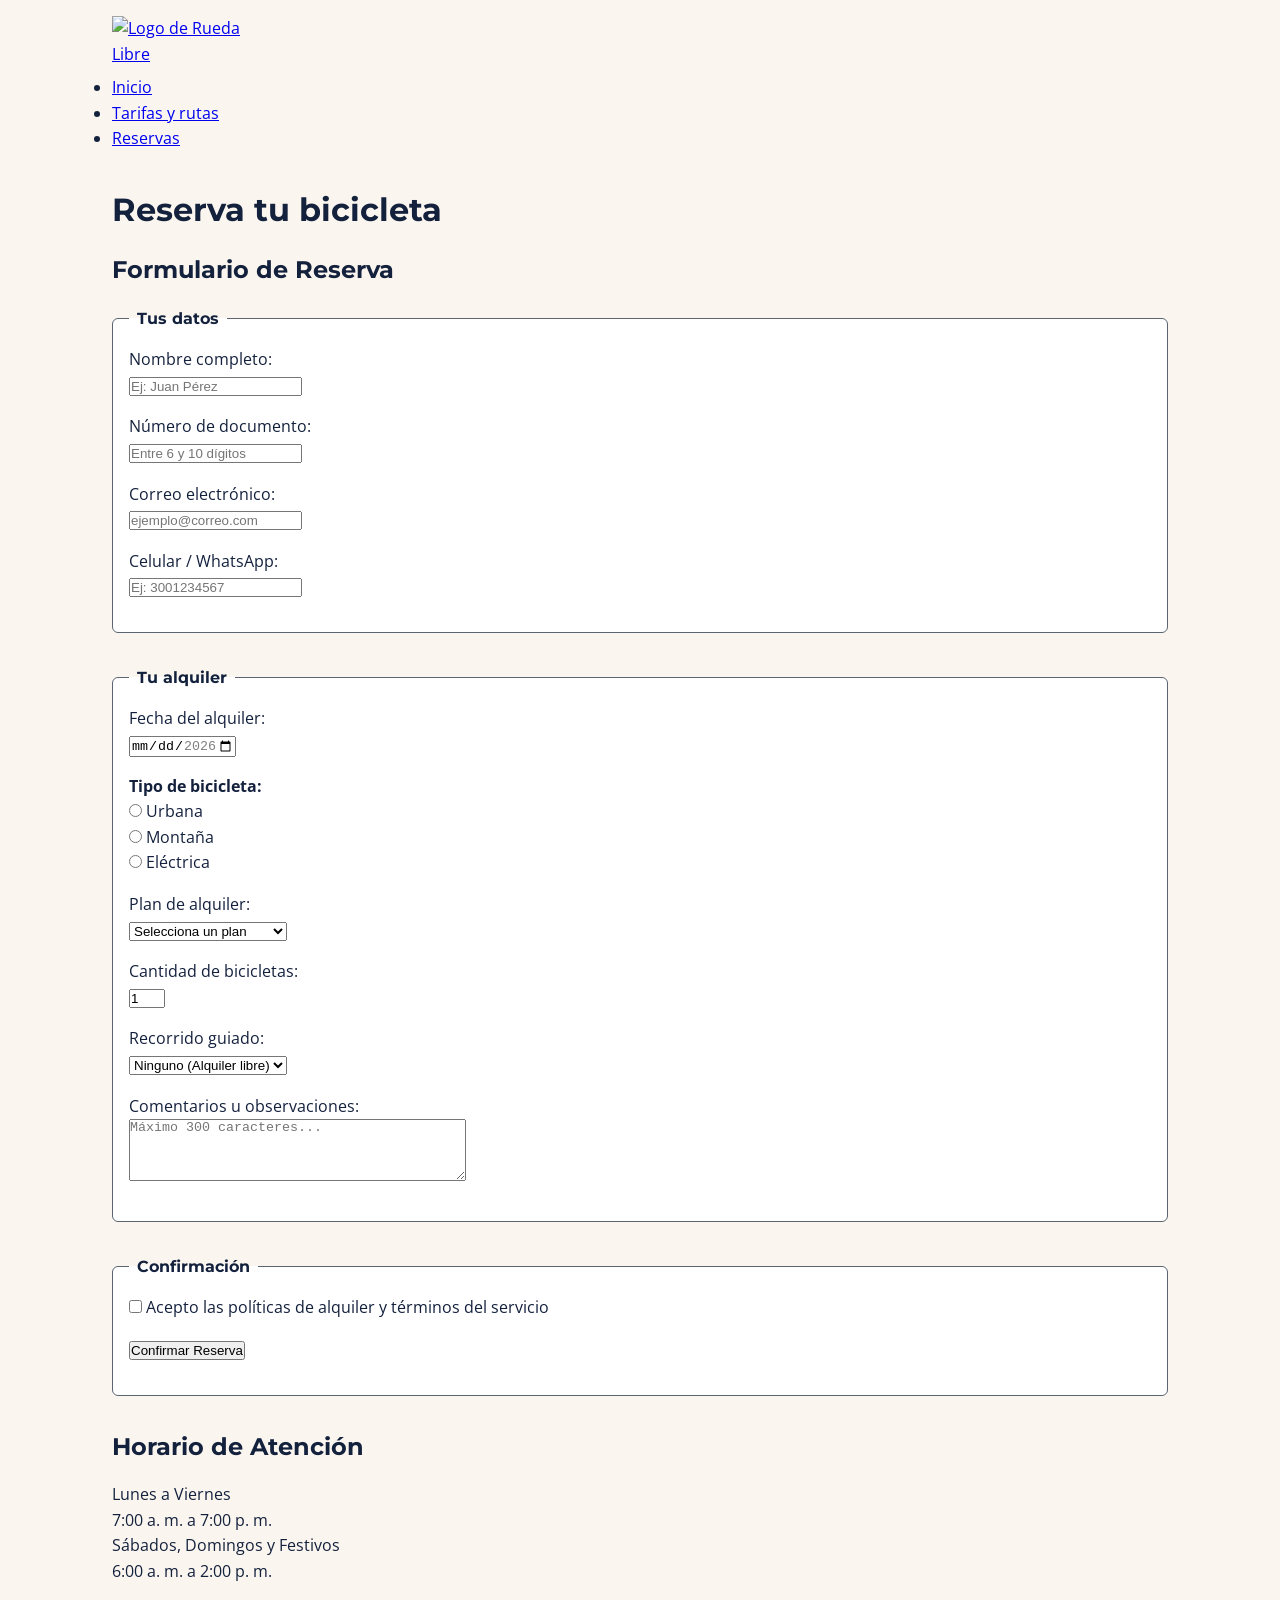
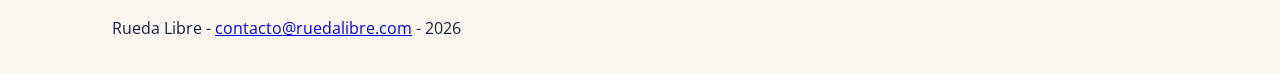
==== paginas/reservas.html @ 8014fd46 "cambios y archivos nuevos" ====
<!DOCTYPE html>
<html lang="es">
<head>
    <meta charset="UTF-8">
    <meta name="viewport" content="width=device-width, initial-scale=1.0">
    <title>Rueda Libre | Reservas</title>

    <!-- Google Fonts Preconnect -->
    <link rel="preconnect" href="https://fonts.googleapis.com">
    <link rel="preconnect" href="https://fonts.gstatic.com" crossorigin>
    <link href="https://fonts.googleapis.com/css2?family=Montserrat:wght@700&family=Open+Sans:wght@400;600&display=swap" rel="stylesheet">

    <!-- Hoja de Estilos Externa -->
    <link rel="stylesheet" href="../css/styles.css">
</head>
<body>

    <!-- Encabezado y Navegación Principal -->
    <header>
        <a href="../index.html">
            <img src="../img/logo-rueda-libre.png" alt="Logo de Rueda Libre" id="logo">
        </a>
        <nav aria-label="Navegación principal">
            <ul id="menu"></ul>
            <ul>
                <li><a href="../index.html">Inicio</a></li>
                <li><a href="tarifas.html">Tarifas y rutas</a></li>
                <li><a href="reservas.html">Reservas</a></li>
            </ul>
        </nav>
    </header>

    <!-- Contenido Principal -->
    <main>
        <h1>Reserva tu bicicleta</h1>
        
        <!-- Sección Formulario de Reserva -->
        <section>
            <h2>Formulario de Reserva</h2>
            
            <form action="https://formspree.io/f/example" method="post">
                
                <!-- Grupo 1: Datos Personales -->
                <fieldset>
                    <legend>Tus datos</legend>
                    
                    <p>
                        <label for="nombre">Nombre completo:</label><br>
                        <input type="text" id="nombre" name="nombre_completo" minlength="3" required placeholder="Ej: Juan Pérez">
                    </p>

                    <p>
                        <label for="documento">Número de documento:</label><br>
                        <input type="text" id="documento" name="numero_documento" pattern="[0-9]{6,10}" required placeholder="Entre 6 y 10 dígitos" title="Ingresa solo números, entre 6 y 10 dígitos">
                    </p>

                    <p>
                        <label for="correo">Correo electrónico:</label><br>
                        <input type="email" id="correo" name="correo_electronico" required placeholder="ejemplo@correo.com">
                    </p>

                    <p>
                        <label for="celular">Celular / WhatsApp:</label><br>
                        <input type="tel" id="celular" name="telefono_celular" pattern="3[0-9]{9}" required placeholder="Ej: 3001234567" title="Debe ser un número de 10 dígitos que empiece por 3">
                    </p>
                </fieldset>

                <!-- Grupo 2: Detalles del Alquiler -->
                <fieldset>
                    <legend>Tu alquiler</legend>

                    <p>
                        <label for="fecha">Fecha del alquiler:</label><br>
                        <input type="date" id="fecha" name="fecha_alquiler" min="2026-11-01" max="2026-12-31" required>
                    </p>

                    <p>
                        <strong>Tipo de bicicleta:</strong><br>
                        <input type="radio" id="bici-urbana" name="tipo_bicicleta" value="urbana" required>
                        <label for="bici-urbana">Urbana</label><br>

                        <input type="radio" id="bici-montana" name="tipo_bicicleta" value="montana">
                        <label for="bici-montana">Montaña</label><br>

                        <input type="radio" id="bici-electrica" name="tipo_bicicleta" value="electrica">
                        <label for="bici-electrica">Eléctrica</label>
                    </p>

                    <p>
                        <label for="plan">Plan de alquiler:</label><br>
                        <select id="plan" name="plan_alquiler" required>
                            <option value="" disabled selected>Selecciona un plan</option>
                            <option value="1_hora">1 hora</option>
                            <option value="medio_dia">Medio día (4 horas)</option>
                            <option value="dia_completo">Día completo (8 horas)</option>
                        </select>
                    </p>

                    <p>
                        <label for="cantidad">Cantidad de bicicletas:</label><br>
                        <input type="number" id="cantidad" name="cantidad_bicicletas" min="1" max="6" value="1" required>
                    </p>

                    <p>
                        <label for="recorrido">Recorrido guiado:</label><br>
                        <select id="recorrido" name="recorrido_guiado">
                            <option value="ninguno">Ninguno (Alquiler libre)</option>
                            <option value="centro_historico">Centro Histórico</option>
                            <option value="reto_las_palmas">Reto Las Palmas</option>
                            <option value="vuelta_al_valle">Vuelta al Valle</option>
                        </select>
                    </p>

                    <p>
                        <label for="comentarios">Comentarios u observaciones:</label><br>
                        <textarea id="comentarios" name="comentarios_adicionales" rows="4" cols="40" maxlength="300" placeholder="Máximo 300 caracteres..."></textarea>
                    </p>
                </fieldset>

                <!-- Grupo 3: Confirmación y Políticas -->
                <fieldset>
                    <legend>Confirmación</legend>

                    <p>
                        <input type="checkbox" id="politicas" name="aceptar_politicas" value="aceptado" required>
                        <label for="politicas">Acepto las políticas de alquiler y términos del servicio</label>
                    </p>

                    <p>
                        <button type="submit">Confirmar Reserva</button>
                    </p>
                </fieldset>

            </form>
        </section>

        <!-- Contenido Complementario: Horarios -->
        <aside>
            <h2>Horario de Atención</h2>
            <dl>
                <dt>Lunes a Viernes</dt>
                <dd>7:00 a. m. a 7:00 p. m.</dd>
                
                <dt>Sábados, Domingos y Festivos</dt>
                <dd>6:00 a. m. a 2:00 p. m.</dd>
            </dl>
        </aside>
    </main>

    <!-- Pie de Página -->
    <footer>
        <p>Rueda Libre - <a href="mailto:contacto@ruedalibre.com">contacto@ruedalibre.com</a> - 2026</p>
    </footer>

</body>
</html>
---- css/styles.css ----
/* ==================================================
   VARIABLES GLOBALES Y CONFIGURACIÓN DE MARCA
   ================================================== */
:root {
    /* Paleta de colores de marca */
    --color-verde-ruta: #1E7A4F;
    --color-naranja-pedal: #F39A2B;
    --color-azul-noche: #14213D;
    --color-crema: #FAF6EF;
    --color-gris-asfalto: #5B6470;
    --color-blanco: #FFFFFF;

    /* Familias tipográficas */
    --fuente-titulos: 'Montserrat', sans-serif;
    --fuente-cuerpo: 'Open Sans', sans-serif;

    /* Escala de espaciado en rem */
    --espacio-xs: 0.25rem;  /* 4px */
    --espacio-sm: 0.5rem;   /* 8px */
    --espacio-md: 1rem;     /* 16px */
    --espacio-lg: 2rem;     /* 32px */
    --espacio-xl: 3rem;     /* 48px */
}

/* ==================================================
   RESET Y BOX MODEL GLOBAL (Paso 1)
   ================================================== */
*, *::before, *::after {
    box-sizing: border-box;
    margin: 0;
    padding: 0;
}

/* ==================================================
   ESTILOS GENERALES Y HERENCIA
   ================================================== */
body {
    font-family: var(--fuente-cuerpo);
    font-weight: 400;
    color: var(--color-azul-noche);
    background-color: var(--color-crema);
    line-height: 1.6;
}

/* Contenedor Principal Centrado con max-width en rem (Paso 2) */
main {
    max-width: 68rem; /* 1088px aprox para lectura óptima */
    margin-left: auto;
    margin-right: auto;
    padding: var(--espacio-md);
}

/* Header & Footer al ancho del contenedor */
header, footer {
    max-width: 68rem;
    margin-left: auto;
    margin-right: auto;
    padding: var(--espacio-md);
}

/* Portada de Inicio con altura mínima relativa a la ventana (Paso 2) */
.portada {
    min-height: 50vh;
    padding: var(--espacio-lg) 0;
    display: block;
}

/* Logo */
#logo {
    max-width: 150px;
    height: auto;
}

/* Encabezados */
h1, h2, h3, h4, h5, h6 {
    font-family: var(--fuente-titulos);
    font-weight: 700;
    color: var(--color-azul-noche);
    margin-bottom: var(--espacio-md);
}

p {
    margin-bottom: var(--espacio-md);
}

/* ==================================================
   MENÚ DE NAVEGACIÓN EN FILA (Paso 6)
   ================================================== */
#menu {
    list-style: none;
    padding: 0;
    margin-top: var(--espacio-sm);
}

#menu li {
    display: inline-block;
    margin-right: var(--espacio-sm);
}

#menu a {
    color: var(--color-gris-asfalto);
    text-decoration: none;
    padding: var(--espacio-sm) var(--espacio-md);
    display: inline-block;
    transition: color 0.2s ease, border-bottom 0.2s ease;
}

#menu a.activo {
    color: var(--color-verde-ruta);
    font-weight: 600;
    border-bottom: 2px solid var(--color-verde-ruta);
}

#menu a:hover {
    color: var(--color-azul-noche);
}

#menu a:focus {
    outline: 2px solid var(--color-verde-ruta);
    outline-offset: 3px;
}

/* ==================================================
   TARJETAS DE SERVICIOS (Paso 3)
   ================================================== */
.tarjeta-servicio {
    background-color: var(--color-blanco);
    border: 1px solid var(--color-gris-asfalto);
    border-radius: 8px;
    padding: var(--espacio-md);
    margin-bottom: var(--espacio-lg);
}

.tarjeta-servicio img {
    width: 100%;
    height: auto;
    border-radius: 4px;
    margin-bottom: var(--espacio-md);
}

/* ==================================================
   ESTILOS DE TABLAS (Paso 4)
   ================================================== */
table {
    width: 100%;
    border-collapse: collapse;
    margin-bottom: var(--espacio-lg);
    background-color: var(--color-blanco);
}

th, td {
    padding: var(--espacio-md);
    text-align: left;
    border: 1px solid var(--color-gris-asfalto);
}

th {
    background-color: var(--color-azul-noche);
    color: var(--color-blanco);
    font-family: var(--fuente-titulos);
}

/* ==================================================
   ESTILOS DE FORMULARIO (Paso 5)
   ================================================== */
form {
    margin-bottom: var(--espacio-lg);
}

fieldset {
    border: 1px solid var(--color-gris-asfalto);
    border-radius: 6px;
    padding: var(--espacio-md);
    margin-bottom: var(--espacio-lg);
    background-color: var(--color-blanco);
}

legend {
    font-family: var(--fuente-titulos);
    font-weight: 700;
    padding: 0 var(--espacio-sm);
    color: var(--color-azul-noche);
}

/* Campo sobre etiqueta y 100% de ancho */
.campo-grupo {
    margin-bottom: var(--espacio-md);
}

.campo-grupo label {
    display: block;
    margin-bottom: var(--espacio-xs);
    font-weight: 600;
}

.campo-grupo input[type="text"],
.campo-grupo input[type="email"],
.campo-grupo input[type="tel"],
.campo-grupo input[type="date"],
.campo-grupo input[type="number"],
.campo-grupo select,
.campo-grupo textarea {
    width: 100%;
    padding: var(--espacio-sm) var(--espacio-md);
    border: 1px solid var(--color-gris-asfalto);
    border-radius: 4px;
    font-family: var(--fuente-cuerpo);
    font-size: 1rem;
}

input:focus, select:focus, textarea:focus {
    outline: 2px solid var(--color-verde-ruta);
    border-color: var(--color-verde-ruta);
    box-shadow: 0 0 5px rgba(30, 122, 79, 0.4);
}

/* ==================================================
   BOTONES Y LLAMADA A LA ACCIÓN
   ================================================== */
.btn-accion {
    display: inline-block;
    background-color: var(--color-verde-ruta);
    color: var(--color-blanco);
    padding: var(--espacio-md) var(--espacio-lg); /* Relleno generoso */
    text-decoration: none;
    font-weight: 600;
    border-radius: 4px;
    transition: background-color 0.2s ease, transform 0.1s ease;
}
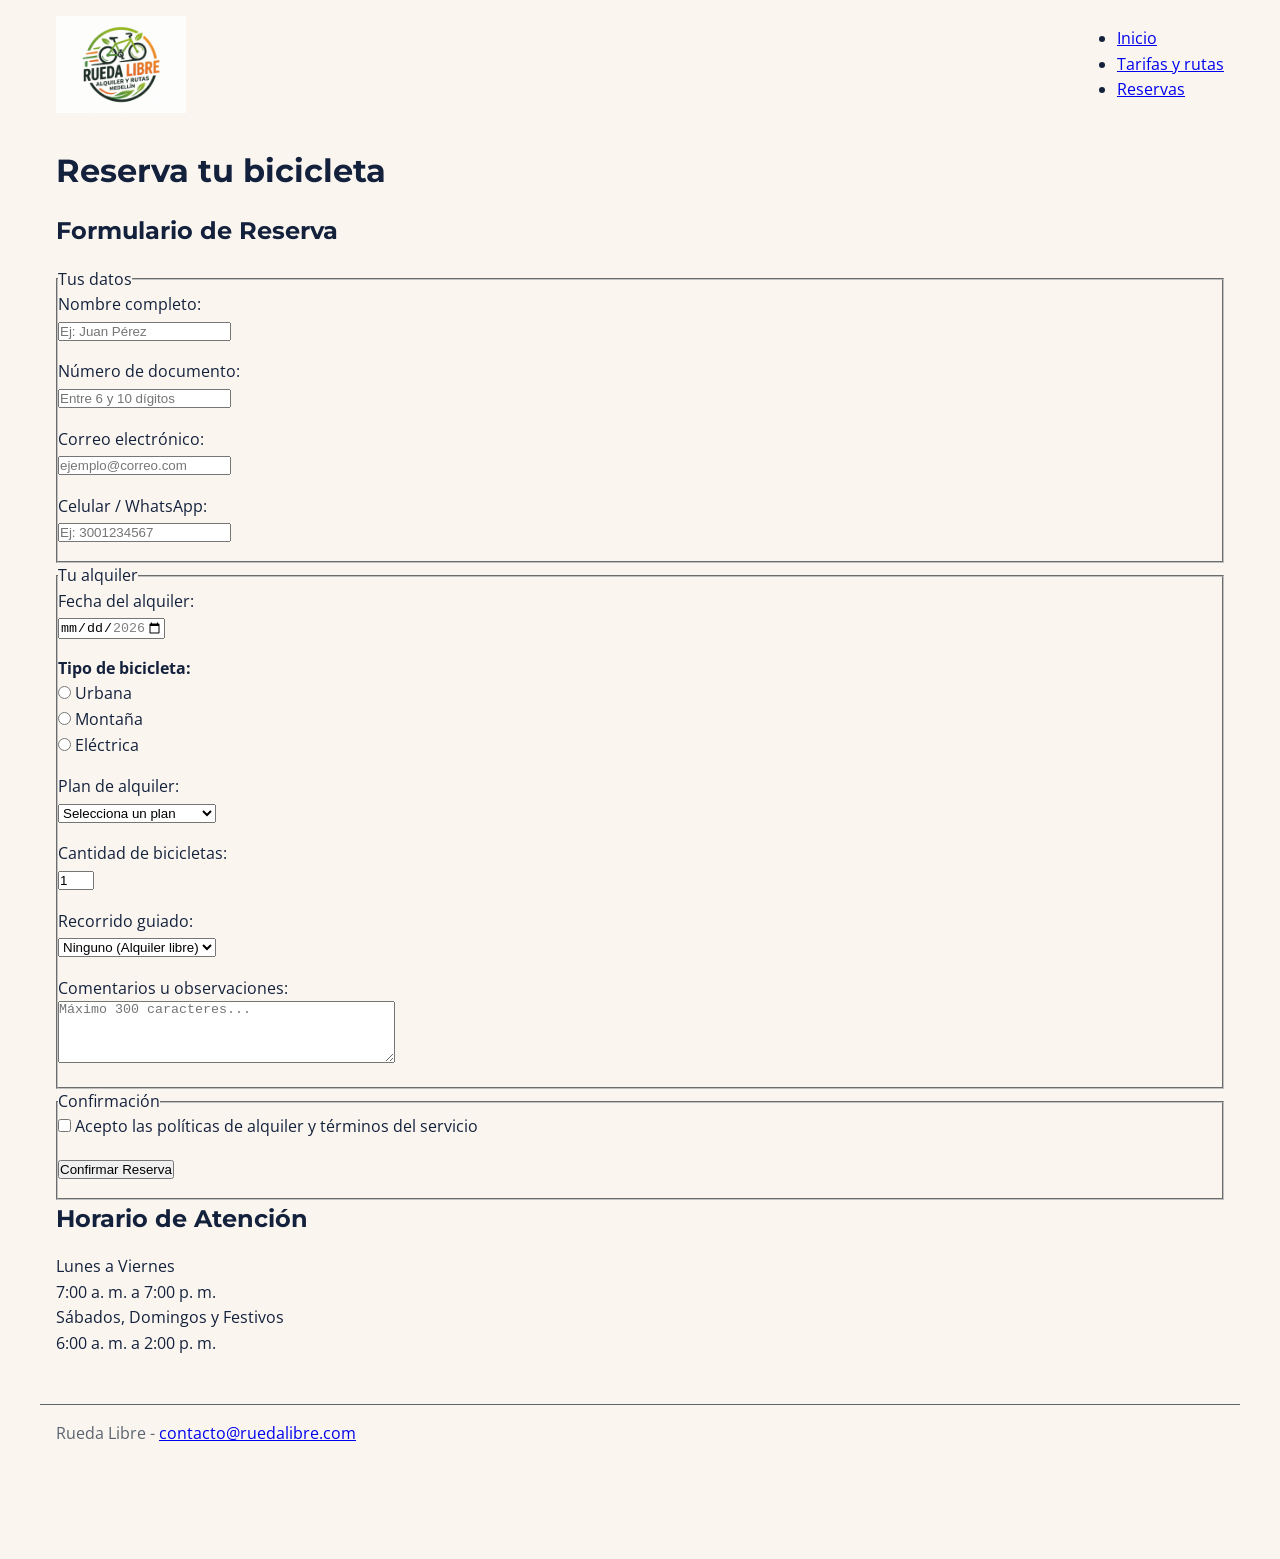
==== commit bd1c5abb: "feat: version 1.5" ====
--- a/paginas/reservas.html
+++ b/paginas/reservas.html
@@ -4,21 +4,15 @@
     <meta charset="UTF-8">
     <meta name="viewport" content="width=device-width, initial-scale=1.0">
     <title>Rueda Libre | Reservas</title>
-
-    <!-- Google Fonts Preconnect -->
     <link rel="preconnect" href="https://fonts.googleapis.com">
     <link rel="preconnect" href="https://fonts.gstatic.com" crossorigin>
     <link href="https://fonts.googleapis.com/css2?family=Montserrat:wght@700&family=Open+Sans:wght@400;600&display=swap" rel="stylesheet">
-
-    <!-- Hoja de Estilos Externa -->
     <link rel="stylesheet" href="../css/styles.css">
 </head>
 <body>
-
-    <!-- Encabezado y Navegación Principal -->
     <header>
         <a href="../index.html">
-            <img src="../img/logo-rueda-libre.png" alt="Logo de Rueda Libre" id="logo">
+            <img src="/img/logo.jpeg" alt="Logo de Rueda Libre" id="logo">
         </a>
         <nav aria-label="Navegación principal">
             <ul id="menu"></ul>
@@ -29,19 +23,13 @@
             </ul>
         </nav>
     </header>
-
-    <!-- Contenido Principal -->
     <main>
         <h1>Reserva tu bicicleta</h1>
-        
-        <!-- Sección Formulario de Reserva -->
         <section>
             <h2>Formulario de Reserva</h2>
             
             <form action="https://formspree.io/f/example" method="post">
-                
-                <!-- Grupo 1: Datos Personales -->
-                <fieldset>
+                 <fieldset>
                     <legend>Tus datos</legend>
                     
                     <p>
@@ -64,8 +52,6 @@
                         <input type="tel" id="celular" name="telefono_celular" pattern="3[0-9]{9}" required placeholder="Ej: 3001234567" title="Debe ser un número de 10 dígitos que empiece por 3">
                     </p>
                 </fieldset>
-
-                <!-- Grupo 2: Detalles del Alquiler -->
                 <fieldset>
                     <legend>Tu alquiler</legend>
 
@@ -107,7 +93,6 @@
                             <option value="ninguno">Ninguno (Alquiler libre)</option>
                             <option value="centro_historico">Centro Histórico</option>
                             <option value="reto_las_palmas">Reto Las Palmas</option>
-                            <option value="vuelta_al_valle">Vuelta al Valle</option>
                         </select>
                     </p>
 
@@ -116,8 +101,6 @@
                         <textarea id="comentarios" name="comentarios_adicionales" rows="4" cols="40" maxlength="300" placeholder="Máximo 300 caracteres..."></textarea>
                     </p>
                 </fieldset>
-
-                <!-- Grupo 3: Confirmación y Políticas -->
                 <fieldset>
                     <legend>Confirmación</legend>
 
@@ -133,8 +116,6 @@
 
             </form>
         </section>
-
-        <!-- Contenido Complementario: Horarios -->
         <aside>
             <h2>Horario de Atención</h2>
             <dl>
@@ -146,10 +127,8 @@
             </dl>
         </aside>
     </main>
-
-    <!-- Pie de Página -->
     <footer>
-        <p>Rueda Libre - <a href="mailto:contacto@ruedalibre.com">contacto@ruedalibre.com</a> - 2026</p>
+        <p>Rueda Libre - <a href="mailto:contacto@ruedalibre.com">contacto@ruedalibre.com</a></p>
     </footer>
 
 </body>
--- a/css/styles.css
+++ b/css/styles.css
@@ -1,8 +1,7 @@
- /* ==================================================
-   VARIABLES GLOBALES Y CONFIGURACIÓN DE MARCA
+/* ==================================================
+   1. VARIABLES GLOBALES
    ================================================== */
 :root {
-    /* Paleta de colores de marca */
     --color-verde-ruta: #1E7A4F;
     --color-naranja-pedal: #F39A2B;
     --color-azul-noche: #14213D;
@@ -10,20 +9,18 @@
     --color-gris-asfalto: #5B6470;
     --color-blanco: #FFFFFF;
 
-    /* Familias tipográficas */
     --fuente-titulos: 'Montserrat', sans-serif;
     --fuente-cuerpo: 'Open Sans', sans-serif;
 
-    /* Escala de espaciado en rem */
-    --espacio-xs: 0.25rem;  /* 4px */
-    --espacio-sm: 0.5rem;   /* 8px */
-    --espacio-md: 1rem;     /* 16px */
-    --espacio-lg: 2rem;     /* 32px */
-    --espacio-xl: 3rem;     /* 48px */
-}
-
-/* ==================================================
-   RESET Y BOX MODEL GLOBAL (Paso 1)
+    --espacio-xs: 0.25rem;
+    --espacio-sm: 0.5rem;
+    --espacio-md: 1rem;
+    --espacio-lg: 2rem;
+    --espacio-xl: 3rem;
+}
+
+/* ==================================================
+   2. RESET, BOX MODEL E IMÁGENES FLUIDAS
    ================================================== */
 *, *::before, *::after {
     box-sizing: border-box;
@@ -31,47 +28,30 @@
     padding: 0;
 }
 
-/* ==================================================
-   ESTILOS GENERALES Y HERENCIA
-   ================================================== */
+img {
+    max-width: 100%;
+    width: 100%;
+    height: auto;
+    display: block;
+}
+
 body {
     font-family: var(--fuente-cuerpo);
     font-weight: 400;
     color: var(--color-azul-noche);
     background-color: var(--color-crema);
     line-height: 1.6;
-}
-
-/* Contenedor Principal Centrado con max-width en rem (Paso 2) */
-main {
-    max-width: 68rem; /* 1088px aprox para lectura óptima */
+    padding-bottom: 5rem;
+}
+
+main, header, footer {
+    width: 100%;
+    max-width: 75rem;
     margin-left: auto;
     margin-right: auto;
     padding: var(--espacio-md);
 }
 
-/* Header & Footer al ancho del contenedor */
-header, footer {
-    max-width: 68rem;
-    margin-left: auto;
-    margin-right: auto;
-    padding: var(--espacio-md);
-}
-
-/* Portada de Inicio con altura mínima relativa a la ventana (Paso 2) */
-.portada {
-    min-height: 50vh;
-    padding: var(--espacio-lg) 0;
-    display: block;
-}
-
-/* Logo */
-#logo {
-    max-width: 150px;
-    height: auto;
-}
-
-/* Encabezados */
 h1, h2, h3, h4, h5, h6 {
     font-family: var(--fuente-titulos);
     font-weight: 700;
@@ -83,26 +63,38 @@
     margin-bottom: var(--espacio-md);
 }
 
-/* ==================================================
-   MENÚ DE NAVEGACIÓN EN FILA (Paso 6)
-   ================================================== */
+#logo {
+    max-width: 130px;
+    margin: 0 auto;
+}
+
+/* ==================================================
+   3. CABECERA Y NAVEGACIÓN
+   ================================================== */
+header {
+    display: flex;
+    flex-direction: column;
+    align-items: center;
+    gap: var(--espacio-sm);
+    text-align: center;
+}
+
 #menu {
+    display: flex;
+    flex-wrap: wrap;
+    justify-content: center;
+    gap: var(--espacio-xs);
     list-style: none;
     padding: 0;
-    margin-top: var(--espacio-sm);
-}
-
-#menu li {
-    display: inline-block;
-    margin-right: var(--espacio-sm);
+    margin: 0;
 }
 
 #menu a {
     color: var(--color-gris-asfalto);
     text-decoration: none;
-    padding: var(--espacio-sm) var(--espacio-md);
-    display: inline-block;
-    transition: color 0.2s ease, border-bottom 0.2s ease;
+    padding: var(--espacio-sm);
+    font-size: 0.95rem;
+    display: block;
 }
 
 #menu a.activo {
@@ -111,119 +103,144 @@
     border-bottom: 2px solid var(--color-verde-ruta);
 }
 
-#menu a:hover {
-    color: var(--color-azul-noche);
-}
-
-#menu a:focus {
-    outline: 2px solid var(--color-verde-ruta);
-    outline-offset: 3px;
-}
-
-/* ==================================================
-   TARJETAS DE SERVICIOS (Paso 3)
-   ================================================== */
+.portada-grid {
+    display: flex;
+    flex-direction: column-reverse;
+    gap: var(--espacio-md);
+    margin-bottom: var(--espacio-lg);
+}
+
+/* ==================================================
+   4. ESTRUCTURA DE TARJETAS EN 3 COLUMNAS PAREJAS
+   ================================================== */
+.flota-grid, .rutas-grid {
+    display: grid;
+    grid-template-columns: repeat(3, 1fr); /* 3 columnas exactamente iguales */
+    gap: var(--espacio-md);
+    width: 100%;
+    margin-bottom: var(--espacio-xl);
+}
+
 .tarjeta-servicio {
+    position: relative;
     background-color: var(--color-blanco);
     border: 1px solid var(--color-gris-asfalto);
     border-radius: 8px;
     padding: var(--espacio-md);
-    margin-bottom: var(--espacio-lg);
+    display: flex;
+    flex-direction: column;
+    width: 100%;
+    min-width: 0; /* Previene que la falta de imagen o texto largo colapse la tarjeta */
 }
 
 .tarjeta-servicio img {
     width: 100%;
-    height: auto;
+    height: 180px;
+    object-fit: cover;
+    border-radius: 6px;
+    margin-bottom: var(--espacio-md);
+    background-color: #E2E8F0; /* Color gris de fondo mientras carga la imagen */
+}
+
+.tarjeta-servicio .precio {
+    color: var(--color-verde-ruta);
+    font-weight: 600;
+}
+
+.tarjeta-servicio .btn-accion {
+    margin-top: auto;
+    text-align: center;
+}
+
+/* ==================================================
+   5. BOTONES E INSIGNIAS
+   ================================================== */
+.btn-accion {
+    display: block;
+    width: 100%;
+    background-color: var(--color-verde-ruta);
+    color: var(--color-blanco);
+    padding: var(--espacio-sm) var(--espacio-md);
+    text-decoration: none;
+    font-weight: 600;
     border-radius: 4px;
-    margin-bottom: var(--espacio-md);
-}
-
-/* ==================================================
-   ESTILOS DE TABLAS (Paso 4)
-   ================================================== */
-table {
-    width: 100%;
-    border-collapse: collapse;
-    margin-bottom: var(--espacio-lg);
-    background-color: var(--color-blanco);
-}
-
-th, td {
-    padding: var(--espacio-md);
-    text-align: left;
-    border: 1px solid var(--color-gris-asfalto);
-}
-
-th {
-    background-color: var(--color-azul-noche);
-    color: var(--color-blanco);
-    font-family: var(--fuente-titulos);
-}
-
-/* ==================================================
-   ESTILOS DE FORMULARIO (Paso 5)
-   ================================================== */
-form {
-    margin-bottom: var(--espacio-lg);
-}
-
-fieldset {
-    border: 1px solid var(--color-gris-asfalto);
-    border-radius: 6px;
-    padding: var(--espacio-md);
-    margin-bottom: var(--espacio-lg);
-    background-color: var(--color-blanco);
-}
-
-legend {
+    border: none;
+    cursor: pointer;
+    font-size: 0.95rem;
+    text-align: center;
+}
+
+.insignia-nuevo {
+    position: absolute;
+    top: -10px;
+    right: 15px;
+    background-color: var(--color-naranja-pedal);
+    color: var(--color-azul-noche);
     font-family: var(--fuente-titulos);
     font-weight: 700;
-    padding: 0 var(--espacio-sm);
-    color: var(--color-azul-noche);
-}
-
-/* Campo sobre etiqueta y 100% de ancho */
-.campo-grupo {
-    margin-bottom: var(--espacio-md);
-}
-
-.campo-grupo label {
-    display: block;
-    margin-bottom: var(--espacio-xs);
-    font-weight: 600;
-}
-
-.campo-grupo input[type="text"],
-.campo-grupo input[type="email"],
-.campo-grupo input[type="tel"],
-.campo-grupo input[type="date"],
-.campo-grupo input[type="number"],
-.campo-grupo select,
-.campo-grupo textarea {
-    width: 100%;
-    padding: var(--espacio-sm) var(--espacio-md);
-    border: 1px solid var(--color-gris-asfalto);
-    border-radius: 4px;
-    font-family: var(--fuente-cuerpo);
-    font-size: 1rem;
-}
-
-input:focus, select:focus, textarea:focus {
-    outline: 2px solid var(--color-verde-ruta);
-    border-color: var(--color-verde-ruta);
-    box-shadow: 0 0 5px rgba(30, 122, 79, 0.4);
-}
-
-/* ==================================================
-   BOTONES Y LLAMADA A LA ACCIÓN
-   ================================================== */
-.btn-accion {
-    display: inline-block;
+    font-size: 0.75rem;
+    padding: 0.2rem 0.6rem;
+    border-radius: 12px;
+}
+
+.btn-whatsapp-flotante {
+    position: fixed;
+    bottom: 15px;
+    right: 15px;
     background-color: var(--color-verde-ruta);
     color: var(--color-blanco);
-    padding: var(--espacio-md) var(--espacio-lg); /* Relleno generoso */
+    padding: 0.6rem 1rem;
+    border-radius: 25px;
     text-decoration: none;
     font-weight: 600;
-    border-radius: 4px;
-    transition: background-color 0.2s ease, transform 0.1s ease;
+    font-size: 0.85rem;
+    box-shadow: 0 4px 10px rgba(0, 0, 0, 0.25);
+    z-index: 1000;
+}
+
+/* ==================================================
+   6. PIE DE PÁGINA
+   ================================================== */
+footer {
+    display: flex;
+    flex-direction: column;
+    gap: var(--espacio-md);
+    border-top: 1px solid var(--color-gris-asfalto);
+    color: var(--color-gris-asfalto);
+    margin-top: var(--espacio-lg);
+    padding-top: var(--espacio-md);
+}
+
+/* ==================================================
+   7. ADAPTACIÓN PANTALLAS GRANDES (min-width: 768px)
+   ================================================== */
+@media (min-width: 768px) {
+    header {
+        flex-direction: row;
+        justify-content: space-between;
+        text-align: left;
+    }
+
+    #logo {
+        margin: 0;
+    }
+
+    #menu {
+        gap: var(--espacio-md);
+    }
+
+    .portada-grid {
+        display: grid;
+        grid-template-columns: 1fr 1fr;
+        align-items: center;
+    }
+
+    footer {
+        flex-direction: row;
+        justify-content: space-between;
+    }
+
+    .footer-bloque {
+        flex: 1;
+    }
 }
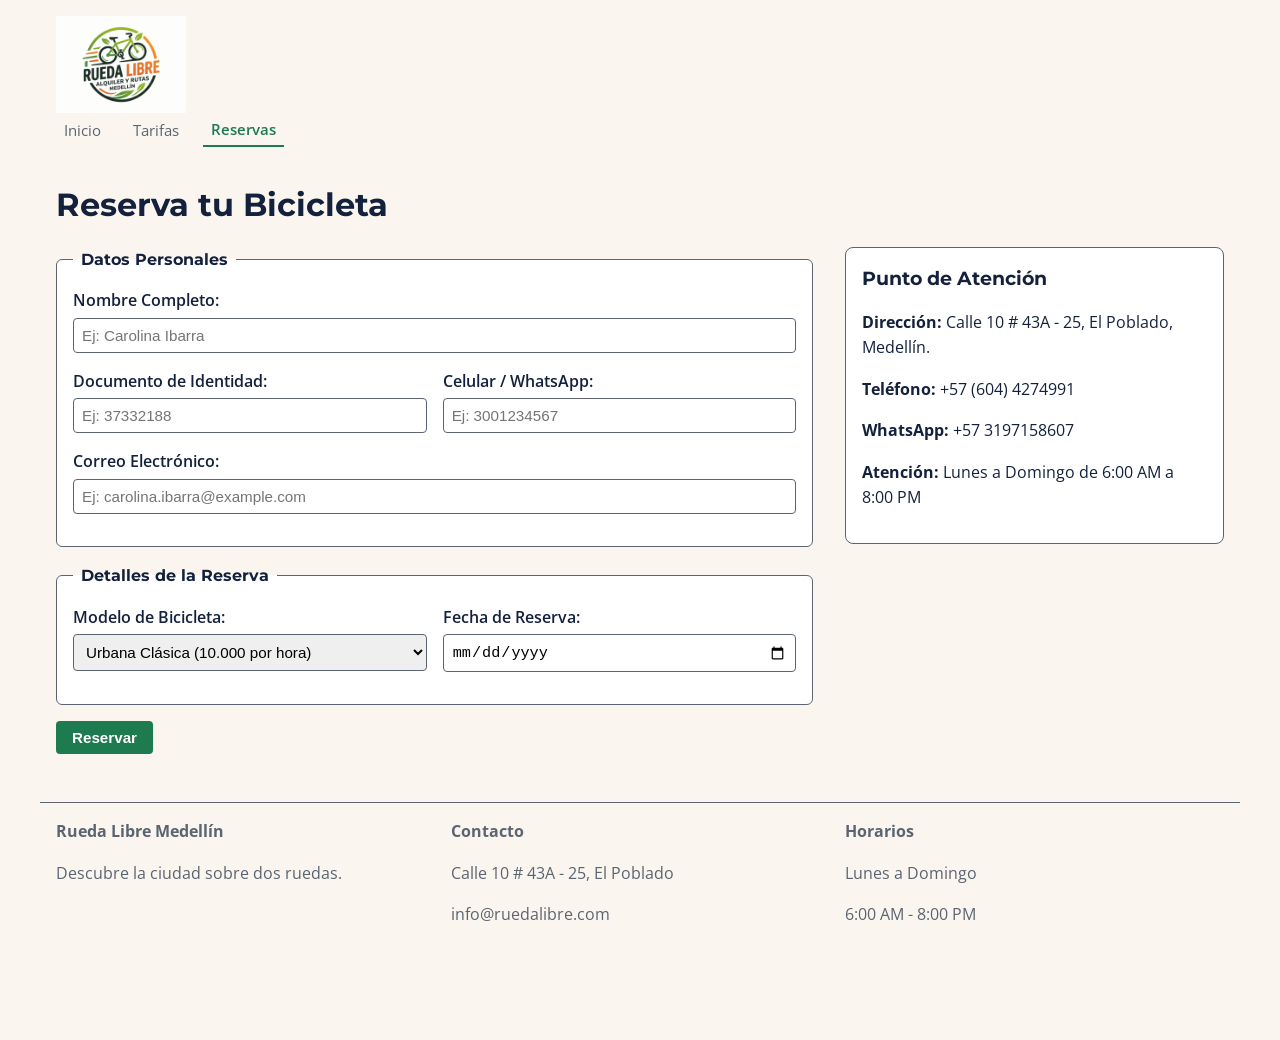
==== commit ed3090db: "ultimo commit" ====
--- a/paginas/reservas.html
+++ b/paginas/reservas.html
@@ -1,134 +1,118 @@
- <!DOCTYPE html>
+<!DOCTYPE html>
 <html lang="es">
 <head>
     <meta charset="UTF-8">
     <meta name="viewport" content="width=device-width, initial-scale=1.0">
-    <title>Rueda Libre | Reservas</title>
+    <title>Reservas - Rueda Libre</title>
+    <link rel="stylesheet" href="../css/styles.css">
     <link rel="preconnect" href="https://fonts.googleapis.com">
     <link rel="preconnect" href="https://fonts.gstatic.com" crossorigin>
     <link href="https://fonts.googleapis.com/css2?family=Montserrat:wght@700&family=Open+Sans:wght@400;600&display=swap" rel="stylesheet">
-    <link rel="stylesheet" href="../css/styles.css">
 </head>
 <body>
-    <header>
-        <a href="../index.html">
-            <img src="/img/logo.jpeg" alt="Logo de Rueda Libre" id="logo">
-        </a>
-        <nav aria-label="Navegación principal">
-            <ul id="menu"></ul>
-            <ul>
-                <li><a href="../index.html">Inicio</a></li>
-                <li><a href="tarifas.html">Tarifas y rutas</a></li>
-                <li><a href="reservas.html">Reservas</a></li>
-            </ul>
-        </nav>
-    </header>
+    <header class="container py-3">
+    <nav class="navbar navbar-expand-md navbar-light">
+        <div class="container-fluid px-0">
+            <a class="navbar-brand m-0" href="../index.html">
+                <img src="../img/logo.jpeg" id="logo" alt="Logo Rueda Libre">
+            </a>
+            <div class="collapse navbar-collapse justify-content-end" id="menuNavegacion">
+                <ul id="menu" class="navbar-nav align-items-center gap-3 mb-2 mb-md-0">
+                    <li class="nav-item"><a href="../index.html" class="nav-link text-decoration-none">Inicio</a></li>
+                    <li class="nav-item"><a href="tarifas.html" class="nav-link text-decoration-none">Tarifas</a></li>
+                    <li class="nav-item"><a href="reservas.html" class="nav-link activo text-decoration-none">Reservas</a></li>
+                </ul>
+            </div>
+        </div>
+    </nav>
+</header>
     <main>
-        <h1>Reserva tu bicicleta</h1>
-        <section>
-            <h2>Formulario de Reserva</h2>
+        <h1>Reserva tu Bicicleta</h1>
+
+        <div class="reservas-layout">
             
-            <form action="https://formspree.io/f/example" method="post">
-                 <fieldset>
-                    <legend>Tus datos</legend>
-                    
-                    <p>
-                        <label for="nombre">Nombre completo:</label><br>
-                        <input type="text" id="nombre" name="nombre_completo" minlength="3" required placeholder="Ej: Juan Pérez">
-                    </p>
+            <section class="reservas-formulario">
+                <form action="#" method="post">
+                    <fieldset>
+                        <legend>Datos Personales</legend>
 
-                    <p>
-                        <label for="documento">Número de documento:</label><br>
-                        <input type="text" id="documento" name="numero_documento" pattern="[0-9]{6,10}" required placeholder="Entre 6 y 10 dígitos" title="Ingresa solo números, entre 6 y 10 dígitos">
-                    </p>
+                        <div class="campo-grupo">
+                            <label for="nombre">Nombre Completo:</label>
+                            <input type="text" id="nombre" name="nombre"class="form-control" pattern="[A-Za-zÀ-ÿ\s]+" 
+                            maxlength="60" title="Solo se permiten letras y espacios" placeholder="Ej: Carolina Ibarra"required>
+                        </div>
 
-                    <p>
-                        <label for="correo">Correo electrónico:</label><br>
-                        <input type="email" id="correo" name="correo_electronico" required placeholder="ejemplo@correo.com">
-                    </p>
+                        <div class="campo-fila">
+                            <div class="campo-grupo">
+                                <label for="documento">Documento de Identidad:</label>
+                                <input type="text" id="documento" name="documento" pattern="[0-9]{10}" maxlength="10" placeholder="Ej: 37332188" class="form-control"required>
+                            </div>
+                            <div class="campo-grupo">
+                                <label for="celular">Celular / WhatsApp:</label>
+                                <input type="tel" id="celular" name="celular" pattern="[0-9]{10}" maxlength="10" placeholder="Ej: 3001234567" class="form-control"required>
+                            </div>
+                        </div>
 
-                    <p>
-                        <label for="celular">Celular / WhatsApp:</label><br>
-                        <input type="tel" id="celular" name="telefono_celular" pattern="3[0-9]{9}" required placeholder="Ej: 3001234567" title="Debe ser un número de 10 dígitos que empiece por 3">
-                    </p>
-                </fieldset>
-                <fieldset>
-                    <legend>Tu alquiler</legend>
+                        <div class="campo-grupo">
+                            <label for="email">Correo Electrónico:</label>
+                            <input type="email" id="email" name="email" placeholder="Ej: carolina.ibarra@example.com" class="form-control"required>
+                        </div>
+                    </fieldset>
 
-                    <p>
-                        <label for="fecha">Fecha del alquiler:</label><br>
-                        <input type="date" id="fecha" name="fecha_alquiler" min="2026-11-01" max="2026-12-31" required>
-                    </p>
+                    <fieldset>
+                        <legend>Detalles de la Reserva</legend>
+                        <div class="campo-fila">
+                            <div class="campo-grupo">
+                                <label for="tipo-bici">Modelo de Bicicleta:</label>
+                                <select id="tipo-bici" name="tipo-bici">
+                                    <option value="urbana">Urbana Clásica (10.000 por hora)</option>
+                                    <option value="plegable">Urbana Plegable (12.000 por hora)</option>
+                                    <option value="montana">Montaña Trail (15.000 por hora)</option>
+                                    <option value="gravel">Gravel Aventura (18.000 por hora)</option>
+                                    <option value="electrica">Eléctrica Urbana (25.000 por hora)</option>
+                                    <option value="infantil">Infantil (8.000 por hora)</option>
+                                    <option value="tandem">Tándem (20.000 por hora)</option>
+                                </select>
+                            </div>
 
-                    <p>
-                        <strong>Tipo de bicicleta:</strong><br>
-                        <input type="radio" id="bici-urbana" name="tipo_bicicleta" value="urbana" required>
-                        <label for="bici-urbana">Urbana</label><br>
+                            <div class="campo-grupo">
+                                <label for="fecha">Fecha de Reserva:</label>
+                                <input type="date" id="fecha" name="fecha" required>
+                            </div>
+                        </div>
+                    </fieldset>
+                    <button type="submit" class="btn-accion">Reservar</button>
+                </form>
+            </section>
 
-                        <input type="radio" id="bici-montana" name="tipo_bicicleta" value="montana">
-                        <label for="bici-montana">Montaña</label><br>
+            <aside class="reservas-contacto">
+                <div class="tarjeta-contacto">
+                    <h3>Punto de Atención</h3>
+                    <p><strong>Dirección:</strong> Calle 10 # 43A - 25, El Poblado, Medellín.</p>
+                    <p><strong>Teléfono:</strong> +57 (604) 4274991</p>
+                    <p><strong>WhatsApp:</strong> +57 3197158607</p>
+                    <p><strong>Atención:</strong> Lunes a Domingo de 6:00 AM a 8:00 PM</p>
+                </div>
+            </aside>
 
-                        <input type="radio" id="bici-electrica" name="tipo_bicicleta" value="electrica">
-                        <label for="bici-electrica">Eléctrica</label>
-                    </p>
+        </div>
+    </main>
 
-                    <p>
-                        <label for="plan">Plan de alquiler:</label><br>
-                        <select id="plan" name="plan_alquiler" required>
-                            <option value="" disabled selected>Selecciona un plan</option>
-                            <option value="1_hora">1 hora</option>
-                            <option value="medio_dia">Medio día (4 horas)</option>
-                            <option value="dia_completo">Día completo (8 horas)</option>
-                        </select>
-                    </p>
-
-                    <p>
-                        <label for="cantidad">Cantidad de bicicletas:</label><br>
-                        <input type="number" id="cantidad" name="cantidad_bicicletas" min="1" max="6" value="1" required>
-                    </p>
-
-                    <p>
-                        <label for="recorrido">Recorrido guiado:</label><br>
-                        <select id="recorrido" name="recorrido_guiado">
-                            <option value="ninguno">Ninguno (Alquiler libre)</option>
-                            <option value="centro_historico">Centro Histórico</option>
-                            <option value="reto_las_palmas">Reto Las Palmas</option>
-                        </select>
-                    </p>
-
-                    <p>
-                        <label for="comentarios">Comentarios u observaciones:</label><br>
-                        <textarea id="comentarios" name="comentarios_adicionales" rows="4" cols="40" maxlength="300" placeholder="Máximo 300 caracteres..."></textarea>
-                    </p>
-                </fieldset>
-                <fieldset>
-                    <legend>Confirmación</legend>
-
-                    <p>
-                        <input type="checkbox" id="politicas" name="aceptar_politicas" value="aceptado" required>
-                        <label for="politicas">Acepto las políticas de alquiler y términos del servicio</label>
-                    </p>
-
-                    <p>
-                        <button type="submit">Confirmar Reserva</button>
-                    </p>
-                </fieldset>
-
-            </form>
-        </section>
-        <aside>
-            <h2>Horario de Atención</h2>
-            <dl>
-                <dt>Lunes a Viernes</dt>
-                <dd>7:00 a. m. a 7:00 p. m.</dd>
-                
-                <dt>Sábados, Domingos y Festivos</dt>
-                <dd>6:00 a. m. a 2:00 p. m.</dd>
-            </dl>
-        </aside>
-    </main>
-    <footer>
-        <p>Rueda Libre - <a href="mailto:contacto@ruedalibre.com">contacto@ruedalibre.com</a></p>
+  <footer>
+        <div class="footer-bloque">
+            <p><strong>Rueda Libre Medellín</strong></p>
+            <p>Descubre la ciudad sobre dos ruedas.</p>
+        </div>
+        <div class="footer-bloque">
+            <p><strong>Contacto</strong></p>
+            <p>Calle 10 # 43A - 25, El Poblado</p>
+            <p>info@ruedalibre.com</p>
+        </div>
+        <div class="footer-bloque">
+            <p><strong>Horarios</strong></p>
+            <p>Lunes a Domingo</p>
+            <p>6:00 AM - 8:00 PM</p>
+        </div>
     </footer>
 
 </body>
--- a/css/styles.css
+++ b/css/styles.css
@@ -18,16 +18,11 @@
     --espacio-lg: 2rem;
     --espacio-xl: 3rem;
 }
-
-/* ==================================================
-   2. RESET, BOX MODEL E IMÁGENES FLUIDAS
-   ================================================== */
 *, *::before, *::after {
     box-sizing: border-box;
     margin: 0;
     padding: 0;
 }
-
 img {
     max-width: 100%;
     width: 100%;
@@ -67,33 +62,32 @@
     max-width: 130px;
     margin: 0 auto;
 }
-
-/* ==================================================
-   3. CABECERA Y NAVEGACIÓN
-   ================================================== */
 header {
     display: flex;
     flex-direction: column;
     align-items: center;
     gap: var(--espacio-sm);
     text-align: center;
+    padding: var(--espacio-md);
 }
 
 #menu {
     display: flex;
-    flex-wrap: wrap;
+    flex-direction: row;
     justify-content: center;
-    gap: var(--espacio-xs);
+    align-items: center;
+    flex-wrap: wrap;               
+    gap: var(--espacio-sm);       
     list-style: none;
+    margin: 0;
     padding: 0;
-    margin: 0;
 }
 
 #menu a {
     color: var(--color-gris-asfalto);
     text-decoration: none;
-    padding: var(--espacio-sm);
     font-size: 0.95rem;
+    padding: var(--espacio-xs) 0.5rem;
     display: block;
 }
 
@@ -102,25 +96,27 @@
     font-weight: 600;
     border-bottom: 2px solid var(--color-verde-ruta);
 }
-
 .portada-grid {
     display: flex;
     flex-direction: column-reverse;
     gap: var(--espacio-md);
     margin-bottom: var(--espacio-lg);
 }
-
-/* ==================================================
-   4. ESTRUCTURA DE TARJETAS EN 3 COLUMNAS PAREJAS
-   ================================================== */
-.flota-grid, .rutas-grid {
+.flota-grid {
     display: grid;
-    grid-template-columns: repeat(3, 1fr); /* 3 columnas exactamente iguales */
+    grid-template-columns: repeat(auto-fit, minmax(16rem, 1fr));
     gap: var(--espacio-md);
     width: 100%;
     margin-bottom: var(--espacio-xl);
 }
 
+.rutas-grid {
+    display: grid;
+    grid-template-columns: 1fr;
+    gap: var(--espacio-md);
+    width: 100%;
+    margin-bottom: var(--espacio-xl);
+}
 .tarjeta-servicio {
     position: relative;
     background-color: var(--color-blanco);
@@ -130,7 +126,7 @@
     display: flex;
     flex-direction: column;
     width: 100%;
-    min-width: 0; /* Previene que la falta de imagen o texto largo colapse la tarjeta */
+    min-width: 0;                   
 }
 
 .tarjeta-servicio img {
@@ -139,7 +135,7 @@
     object-fit: cover;
     border-radius: 6px;
     margin-bottom: var(--espacio-md);
-    background-color: #E2E8F0; /* Color gris de fondo mientras carga la imagen */
+    background-color: #91fac0;
 }
 
 .tarjeta-servicio .precio {
@@ -148,13 +144,82 @@
 }
 
 .tarjeta-servicio .btn-accion {
-    margin-top: auto;
+    margin-top: auto;            
     text-align: center;
 }
-
-/* ==================================================
-   5. BOTONES E INSIGNIAS
-   ================================================== */
+.reservas-layout {
+    display: flex;
+    flex-direction: column;
+    gap: var(--espacio-lg);
+}
+
+.campo-fila {
+    display: flex;
+    flex-direction: column;      
+    gap: var(--espacio-md);
+}
+
+form fieldset {
+    border: 1px solid var(--color-gris-asfalto);
+    border-radius: 6px;
+    padding: var(--espacio-md);
+    margin-bottom: var(--espacio-md);
+    background-color: var(--color-blanco);
+}
+
+legend {
+    font-family: var(--fuente-titulos);
+    font-weight: 700;
+    padding: 0 var(--espacio-sm);
+    color: var(--color-azul-noche);
+}
+
+.campo-grupo {
+    margin-bottom: var(--espacio-md);
+}
+
+.campo-grupo label {
+    display: block;
+    margin-bottom: var(--espacio-xs);
+    font-weight: 600;
+}
+
+.campo-grupo input, .campo-grupo select, .campo-grupo textarea {
+    width: 100%;
+    padding: var(--espacio-sm);
+    border: 1px solid var(--color-gris-asfalto);
+    border-radius: 4px;
+    font-size: 0.95rem;
+}
+
+.tarjeta-contacto {
+    background-color: var(--color-blanco);
+    border: 1px solid var(--color-gris-asfalto);
+    border-radius: 8px;
+    padding: var(--espacio-md);
+}
+
+table {
+    width: 100%;
+    border-collapse: collapse;
+    margin-bottom: var(--espacio-lg);
+    background-color: var(--color-blanco);
+    font-size: 0.85rem;            
+}
+
+th, td {
+    padding: var(--espacio-xs) var(--espacio-sm);
+    text-align: left;
+    border: 1px solid var(--color-gris-asfalto);
+    word-break: break-word;      
+}
+
+th {
+    background-color: var(--color-azul-noche);
+    color: var(--color-blanco);
+    font-family: var(--fuente-titulos);
+}
+
 .btn-accion {
     display: block;
     width: 100%;
@@ -198,9 +263,6 @@
     z-index: 1000;
 }
 
-/* ==================================================
-   6. PIE DE PÁGINA
-   ================================================== */
 footer {
     display: flex;
     flex-direction: column;
@@ -208,13 +270,15 @@
     border-top: 1px solid var(--color-gris-asfalto);
     color: var(--color-gris-asfalto);
     margin-top: var(--espacio-lg);
-    padding-top: var(--espacio-md);
-}
-
-/* ==================================================
-   7. ADAPTACIÓN PANTALLAS GRANDES (min-width: 768px)
-   ================================================== */
+    padding: var(--espacio-md);
+}
+
+.footer-bloque {
+    width: 100%;
+}
+
 @media (min-width: 768px) {
+  
     header {
         flex-direction: row;
         justify-content: space-between;
@@ -234,13 +298,45 @@
         grid-template-columns: 1fr 1fr;
         align-items: center;
     }
+    .rutas-grid {
+        grid-template-columns: repeat(3, 1fr);
+    }
+    .campo-fila {
+        flex-direction: row;
+    }
+
+    .campo-fila .campo-grupo {
+        flex: 1;
+    }
+
+    .btn-accion {
+        display: inline-block;
+        width: auto;
+    }
+
+    table {
+        font-size: 1rem;
+    }
+
+    th, td {
+        padding: var(--espacio-md);
+    }
 
     footer {
         flex-direction: row;
         justify-content: space-between;
+        align-items: flex-start;
     }
 
     .footer-bloque {
         flex: 1;
     }
+}
+@media (min-width: 1200px) {
+   
+    .reservas-layout {
+        display: grid;
+        grid-template-columns: 2fr 1fr;
+        align-items: start;
+    }
 }
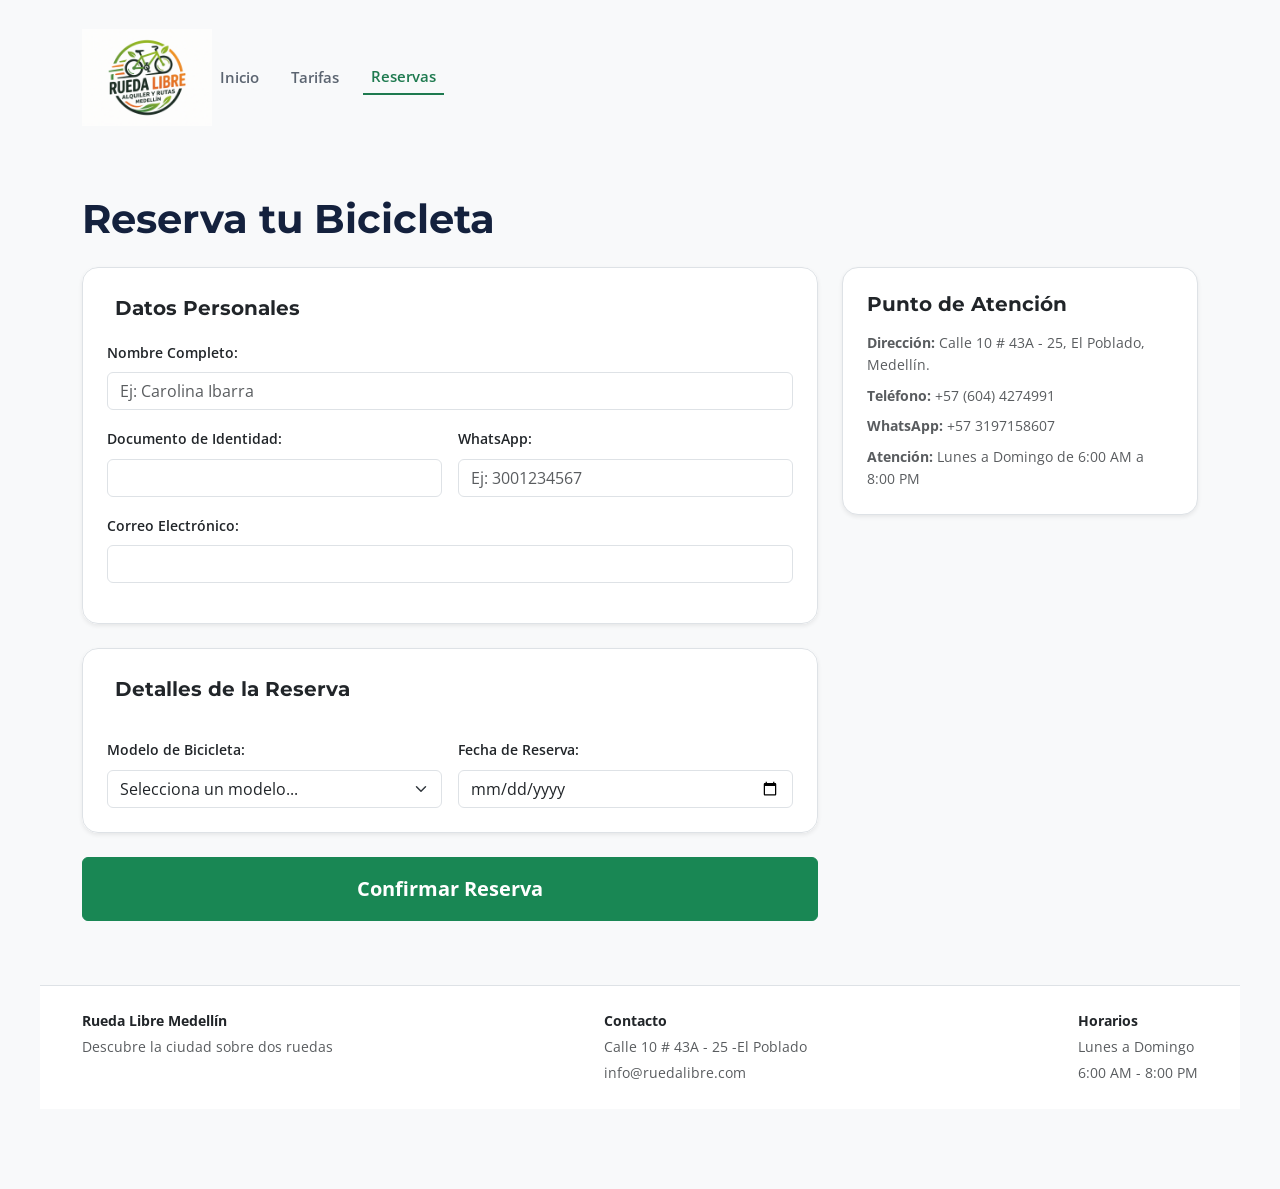
==== commit 894119ca: "rueda-libre-final" ====
--- a/paginas/reservas.html
+++ b/paginas/reservas.html
@@ -4,116 +4,132 @@
     <meta charset="UTF-8">
     <meta name="viewport" content="width=device-width, initial-scale=1.0">
     <title>Reservas - Rueda Libre</title>
+    
+    <link href="https://cdn.jsdelivr.net/npm/bootstrap@5.3.3/dist/css/bootstrap.min.css" rel="stylesheet" integrity="sha384-QWTKZyjpPEjISv5WaRU9OFeRpok6YctnYmDr5pNlyT2bRjXh0JMhjY6hW+ALEwIH" crossorigin="anonymous">
     <link rel="stylesheet" href="../css/styles.css">
+    
     <link rel="preconnect" href="https://fonts.googleapis.com">
     <link rel="preconnect" href="https://fonts.gstatic.com" crossorigin>
     <link href="https://fonts.googleapis.com/css2?family=Montserrat:wght@700&family=Open+Sans:wght@400;600&display=swap" rel="stylesheet">
 </head>
-<body>
+<body class="bg-light text-dark">
+
     <header class="container py-3">
-    <nav class="navbar navbar-expand-md navbar-light">
-        <div class="container-fluid px-0">
-            <a class="navbar-brand m-0" href="../index.html">
-                <img src="../img/logo.jpeg" id="logo" alt="Logo Rueda Libre">
-            </a>
-            <div class="collapse navbar-collapse justify-content-end" id="menuNavegacion">
-                <ul id="menu" class="navbar-nav align-items-center gap-3 mb-2 mb-md-0">
-                    <li class="nav-item"><a href="../index.html" class="nav-link text-decoration-none">Inicio</a></li>
-                    <li class="nav-item"><a href="tarifas.html" class="nav-link text-decoration-none">Tarifas</a></li>
-                    <li class="nav-item"><a href="reservas.html" class="nav-link activo text-decoration-none">Reservas</a></li>
-                </ul>
+        <nav class="navbar navbar-expand-md navbar-light">
+            <div class="container-fluid px-0">
+                <a class="navbar-brand m-0" href="../index.html">
+                    <img src="../img/logo.jpeg" id="logo" alt="Logo Rueda Libre" style="max-width: 130px;" class="img-fluid">
+                </a>
+
+                <button class="navbar-toggler" type="button" data-bs-toggle="collapse" data-bs-target="#menuNavegacion" aria-controls="menuNavegacion" aria-expanded="false" aria-label="Toggle navigation">
+                    <span class="navbar-toggler-icon"></span>
+                </button>
+
+                <div class="collapse navbar-collapse justify-content-end" id="menuNavegacion">
+                    <ul id="menu" class="navbar-nav align-items-center gap-3 mb-2 mb-md-0">
+                        <li class="nav-item"><a href="../index.html" class="nav-link fw-semibold text-decoration-none">Inicio</a></li>
+                        <li class="nav-item"><a href="tarifas.html" class="nav-link fw-semibold text-decoration-none">Tarifas</a></li>
+                        <li class="nav-item"><a href="reservas.html" class="nav-link activo fw-semibold text-decoration-none">Reservas</a></li>
+                    </ul>
+                </div>
             </div>
-        </div>
-    </nav>
-</header>
-    <main>
-        <h1>Reserva tu Bicicleta</h1>
+        </nav>
+    </header>
 
-        <div class="reservas-layout">
+    <main class="container my-4">
+        <h1 class="fw-bold mb-4">Reserva tu Bicicleta</h1>
+
+        <div class="row g-4 align-items-start">
             
-            <section class="reservas-formulario">
-                <form action="#" method="post">
-                    <fieldset>
-                        <legend>Datos Personales</legend>
+            <section class="col-12 col-lg-8">
+                <form action="#" method="post" class="needs-validation space-y-4" novalidate>
+                    
+                    <fieldset class="p-4 bg-white rounded-4 border shadow-sm mb-4">
+                        <legend class="fw-bold fs-5 text-dark mb-3 px-2">Datos Personales</legend>
 
-                        <div class="campo-grupo">
-                            <label for="nombre">Nombre Completo:</label>
-                            <input type="text" id="nombre" name="nombre"class="form-control" pattern="[A-Za-zÀ-ÿ\s]+" 
-                            maxlength="60" title="Solo se permiten letras y espacios" placeholder="Ej: Carolina Ibarra"required>
+                        <div class="mb-3">
+                            <label for="nombre" class="form-label fw-semibold small">Nombre Completo:</label>
+                            <input type="text" id="nombre" name="nombre" class="form-control" pattern="[A-Za-zÀ-ÿ\s]+" maxlength="60" title="Solo se permiten letras y espacios" placeholder="Ej: Carolina Ibarra" required>
                         </div>
 
-                        <div class="campo-fila">
-                            <div class="campo-grupo">
-                                <label for="documento">Documento de Identidad:</label>
-                                <input type="text" id="documento" name="documento" pattern="[0-9]{10}" maxlength="10" placeholder="Ej: 37332188" class="form-control"required>
+                        <div class="row g-3 mb-3">
+                            <div class="col-12 col-sm-6">
+                                <label for="documento" class="form-label fw-semibold small">Documento de Identidad:</label>
+                                <input type="text" id="documento" name="documento" class="form-control" required>
                             </div>
-                            <div class="campo-grupo">
-                                <label for="celular">Celular / WhatsApp:</label>
-                                <input type="tel" id="celular" name="celular" pattern="[0-9]{10}" maxlength="10" placeholder="Ej: 3001234567" class="form-control"required>
+                            <div class="col-12 col-sm-6">
+                                <label for="celular" class="form-label fw-semibold small">WhatsApp:</label>
+                                <input type="tel" id="celular" name="celular" class="form-control" pattern="[0-9]{10}" maxlength="10" placeholder="Ej: 3001234567" required>
                             </div>
                         </div>
 
-                        <div class="campo-grupo">
-                            <label for="email">Correo Electrónico:</label>
-                            <input type="email" id="email" name="email" placeholder="Ej: carolina.ibarra@example.com" class="form-control"required>
+                        <div class="mb-3">
+                            <label for="email" class="form-label fw-semibold small">Correo Electrónico:</label>
+                            <input type="email" id="email" name="email" class="form-control" required>
                         </div>
                     </fieldset>
 
-                    <fieldset>
-                        <legend>Detalles de la Reserva</legend>
-                        <div class="campo-fila">
-                            <div class="campo-grupo">
-                                <label for="tipo-bici">Modelo de Bicicleta:</label>
-                                <select id="tipo-bici" name="tipo-bici">
-                                    <option value="urbana">Urbana Clásica (10.000 por hora)</option>
-                                    <option value="plegable">Urbana Plegable (12.000 por hora)</option>
-                                    <option value="montana">Montaña Trail (15.000 por hora)</option>
-                                    <option value="gravel">Gravel Aventura (18.000 por hora)</option>
-                                    <option value="electrica">Eléctrica Urbana (25.000 por hora)</option>
-                                    <option value="infantil">Infantil (8.000 por hora)</option>
-                                    <option value="tandem">Tándem (20.000 por hora)</option>
+                    <fieldset class="p-4 bg-white rounded-4 border shadow-sm mb-4">
+                        <legend class="fw-bold fs-5 text-dark mb-3 px-2">Detalles de la Reserva</legend>
+                        
+                        <div class="row g-3">
+                            <div class="col-12 col-sm-6">
+                                <label for="tipo-bici" class="form-label fw-semibold small">Modelo de Bicicleta:</label>
+                                <select id="tipo-bici" name="tipo-bici" class="form-select" required>
+                                    <option value="" selected disabled>Selecciona un modelo...</option>
+                                    <option value="urbana">Urbana Clásica ($10.000/h)</option>
+                                    <option value="plegable">Urbana Plegable ($12.000/h)</option>
+                                    <option value="montana">Montaña Trail ($15.000/h)</option>
+                                    <option value="gravel">Gravel Aventura ($18.000/h)</option>
+                                    <option value="electrica">Eléctrica Urbana ($25.000/h)</option>
+                                    <option value="infantil">Infantil ($8.000/h)</option>
+                                    <option value="tandem">Tándem ($20.000/h)</option>
                                 </select>
                             </div>
 
-                            <div class="campo-grupo">
-                                <label for="fecha">Fecha de Reserva:</label>
-                                <input type="date" id="fecha" name="fecha" required>
+                            <div class="col-12 col-sm-6">
+                                <label for="fecha" class="form-label fw-semibold small">Fecha de Reserva:</label>
+                                <input type="date" id="fecha" name="fecha" class="form-control" required>
                             </div>
                         </div>
                     </fieldset>
-                    <button type="submit" class="btn-accion">Reservar</button>
+
+                    <button type="submit" class="btn btn-success w-100 py-3 fw-bold fs-5">Confirmar Reserva</button>
                 </form>
             </section>
 
-            <aside class="reservas-contacto">
-                <div class="tarjeta-contacto">
-                    <h3>Punto de Atención</h3>
-                    <p><strong>Dirección:</strong> Calle 10 # 43A - 25, El Poblado, Medellín.</p>
-                    <p><strong>Teléfono:</strong> +57 (604) 4274991</p>
-                    <p><strong>WhatsApp:</strong> +57 3197158607</p>
-                    <p><strong>Atención:</strong> Lunes a Domingo de 6:00 AM a 8:00 PM</p>
+            <aside class="col-12 col-lg-4">
+                <div class="p-4 bg-white rounded-4 border shadow-sm">
+                    <h3 class="fs-5 fw-bold text-dark mb-3">Punto de Atención</h3>
+                    <p class="small text-muted mb-2"><strong>Dirección:</strong> Calle 10 # 43A - 25, El Poblado, Medellín.</p>
+                    <p class="small text-muted mb-2"><strong>Teléfono:</strong> +57 (604) 4274991</p>
+                    <p class="small text-muted mb-2"><strong>WhatsApp:</strong> +57 3197158607</p>
+                    <p class="small text-muted mb-0"><strong>Atención:</strong> Lunes a Domingo de 6:00 AM a 8:00 PM</p>
                 </div>
             </aside>
 
         </div>
     </main>
 
-  <footer>
-        <div class="footer-bloque">
-            <p><strong>Rueda Libre Medellín</strong></p>
-            <p>Descubre la ciudad sobre dos ruedas.</p>
-        </div>
-        <div class="footer-bloque">
-            <p><strong>Contacto</strong></p>
-            <p>Calle 10 # 43A - 25, El Poblado</p>
-            <p>info@ruedalibre.com</p>
-        </div>
-        <div class="footer-bloque">
-            <p><strong>Horarios</strong></p>
-            <p>Lunes a Domingo</p>
-            <p>6:00 AM - 8:00 PM</p>
+    <footer class="border-top py-4 mt-5 bg-white">
+        <div class="container d-flex flex-column flex-md-row justify-content-between align-items-start gap-4 text-muted small">
+            <div>
+                <p class="mb-1 fw-bold text-dark">Rueda Libre Medellín</p>
+                <p class="mb-0">Descubre la ciudad sobre dos ruedas</p>
+            </div>
+            <div>
+                <p class="mb-1 fw-bold text-dark">Contacto</p>
+                <p class="mb-1">Calle 10 # 43A - 25 -El Poblado</p>
+                <p class="mb-0">info@ruedalibre.com</p>
+            </div>
+            <div>
+                <p class="mb-1 fw-bold text-dark">Horarios</p>
+                <p class="mb-1">Lunes a Domingo</p>
+                <p class="mb-0">6:00 AM - 8:00 PM</p>
+            </div>
         </div>
     </footer>
 
+    <script src="https://cdn.jsdelivr.net/npm/bootstrap@5.3.3/dist/js/bootstrap.bundle.min.js" integrity="sha384-YvpcrYf0tY3lHB60NNkmXc5s9fDVZLESaAA55NDzOxhy9GkcIdslK1eN7N6jIeHz" crossorigin="anonymous"></script>
 </body>
 </html>
